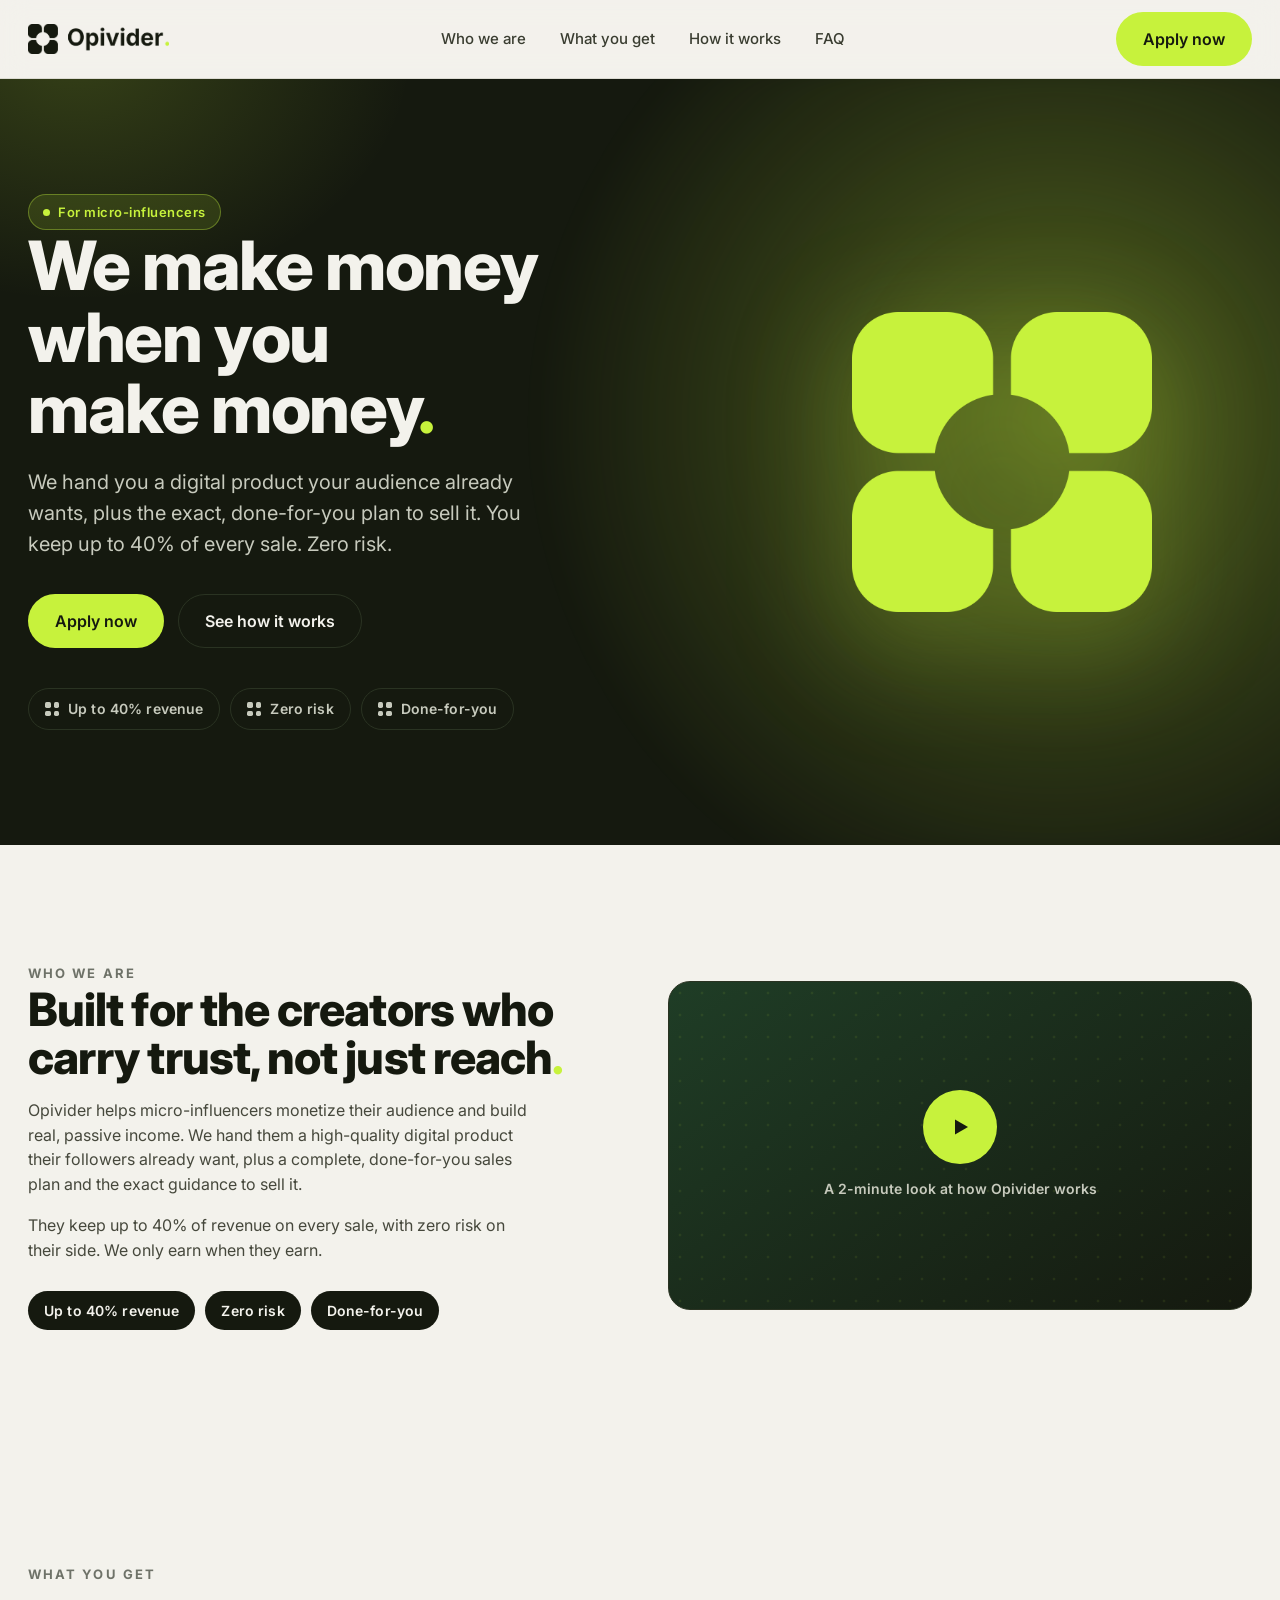
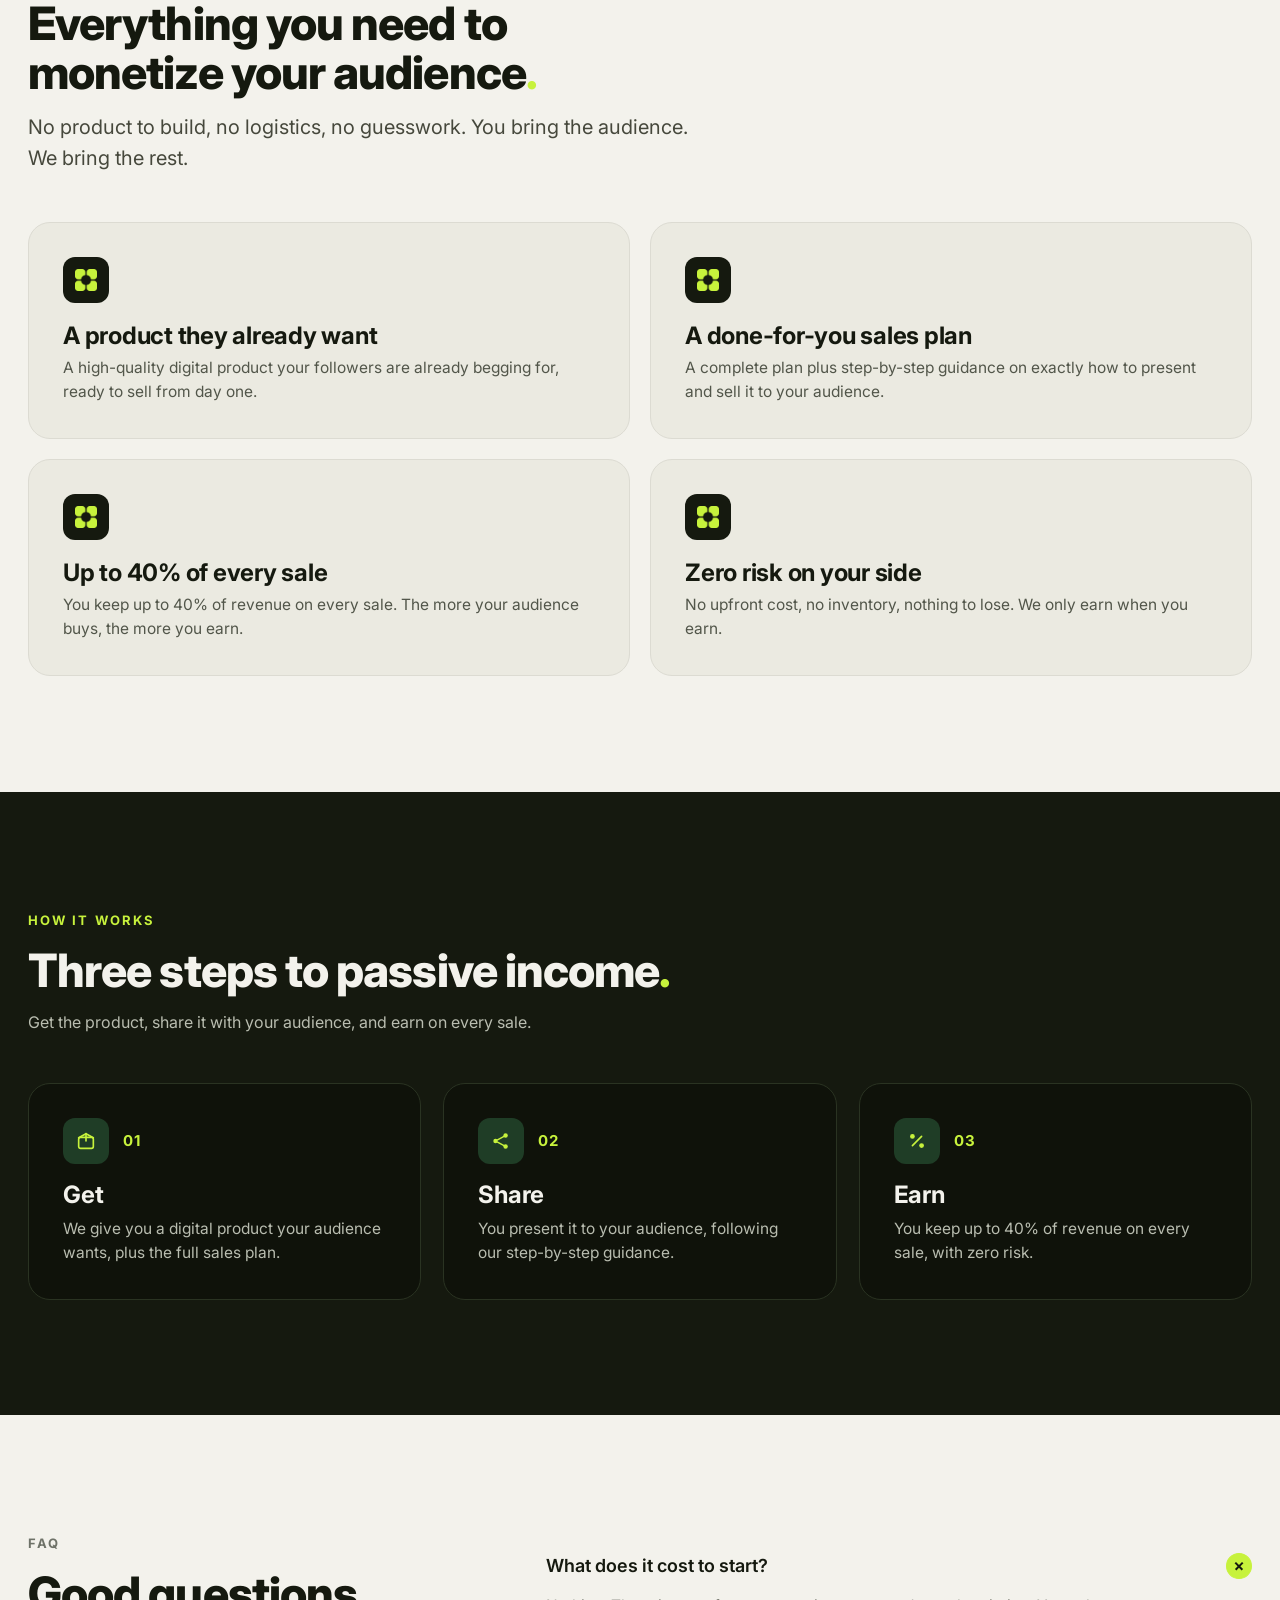
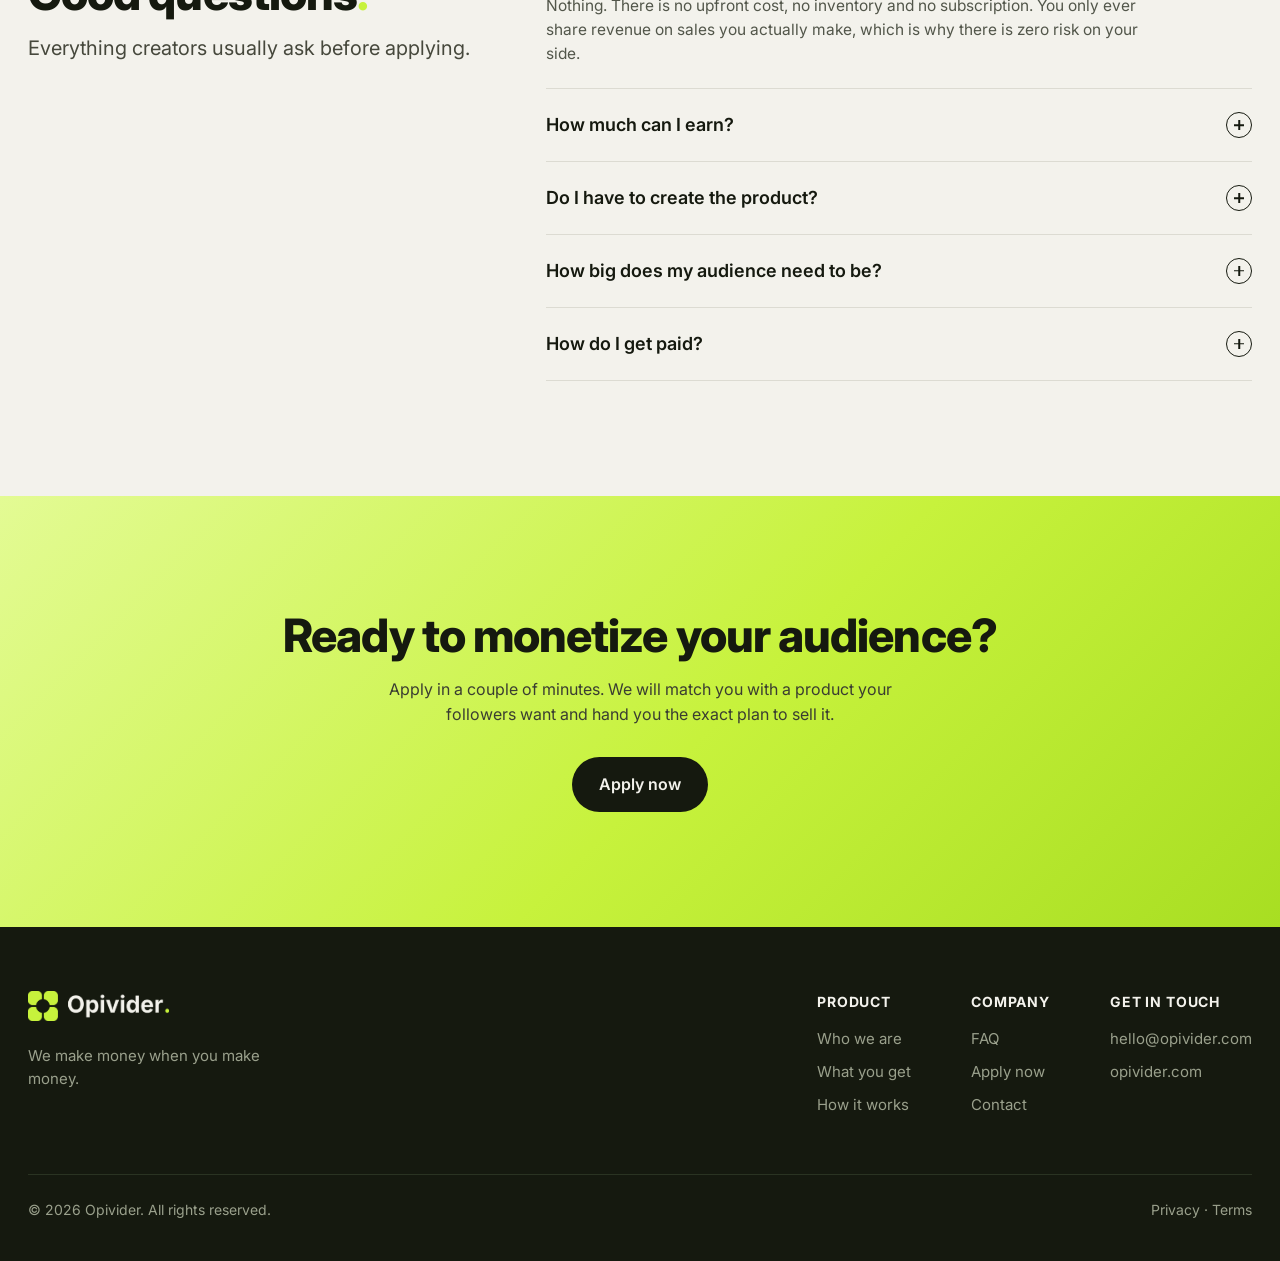
==== Website/index.html @ 21a895e5 "Initial commit: Opivider brand assets and website Co-Authored-By: Claude Sonnet 5 <noreply@anthropic" ====
<!DOCTYPE html>
<html lang="en">
<head>
<meta charset="UTF-8" />
<meta name="viewport" content="width=device-width, initial-scale=1.0" />
<title>Opivider | We make money when you make money.</title>
<meta name="description" content="Opivider hands micro-influencers a digital product their audience already wants, plus the exact plan to sell it. Up to 40% of every sale. Zero risk." />
<link rel="icon" href="assets/img/symbol_volt.png" />
<link rel="preconnect" href="https://fonts.googleapis.com">
<link rel="preconnect" href="https://fonts.gstatic.com" crossorigin>
<link href="https://fonts.googleapis.com/css2?family=Inter:wght@400;500;600;700;800&display=swap" rel="stylesheet">
<link rel="stylesheet" href="assets/css/styles.css">
</head>
<body>

<a class="skip-link" href="#top">Skip to content</a>

<header>
  <div class="wrap nav">
    <a class="logo" href="#top" aria-label="Opivider home"><img src="assets/img/lockup_ink.png" alt="Opivider" /></a>
    <nav class="nav-links" id="navlinks">
      <a href="#about">Who we are</a>
      <a href="#what">What you get</a>
      <a href="#how">How it works</a>
      <a href="#faq">FAQ</a>
    </nav>
    <div class="nav-cta">
      <a href="contact.html" class="btn btn-volt">Apply now</a>
      <button class="menu-btn" id="menuBtn" aria-label="Open menu" aria-expanded="false" aria-controls="navlinks">
        <span></span><span></span>
      </button>
    </div>
  </div>
</header>

<main id="top">

  <!-- HERO -->
  <section class="hero">
    <div class="wrap">
      <div class="hero-grid">
        <div>
          <span class="pill"><span class="d"></span>For micro-influencers</span>
          <h1>We make money when you make&nbsp;money<span class="dot">.</span></h1>
          <p class="lead">We hand you a digital product your audience already wants, plus the exact, done-for-you plan to sell it. You keep up to 40% of every sale. Zero risk.</p>
          <div class="hero-cta">
            <a href="contact.html" class="btn btn-volt">Apply now</a>
            <a href="#how" class="btn btn-ghost">See how it works</a>
          </div>
          <div class="chips">
            <span class="chip chip-on-ink"><span class="dotmark"><span></span><span></span><span></span><span></span></span>Up to 40% revenue</span>
            <span class="chip chip-on-ink"><span class="dotmark"><span></span><span></span><span></span><span></span></span>Zero risk</span>
            <span class="chip chip-on-ink"><span class="dotmark"><span></span><span></span><span></span><span></span></span>Done-for-you</span>
          </div>
        </div>
        <div class="hero-art" id="heroArt" aria-hidden="true">
          <div class="glow"></div>
          <img class="mark" src="assets/img/symbol_volt.png" alt="" />
        </div>
      </div>
    </div>
  </section>

  <!-- WHO WE ARE + VIDEO -->
  <section id="about" class="about">
    <div class="wrap about-grid">
      <div class="reveal">
        <span class="eyebrow">Who we are</span>
        <h2>Built for the creators who carry trust, not just reach<span class="dot">.</span></h2>
        <p>Opivider helps micro-influencers monetize their audience and build real, passive income. We hand them a high-quality digital product their followers already want, plus a complete, done-for-you sales plan and the exact guidance to sell it.</p>
        <p>They keep up to 40% of revenue on every sale, with zero risk on their side. We only earn when they earn.</p>
        <div class="chips">
          <span class="chip chip-on-bone">Up to 40% revenue</span>
          <span class="chip chip-on-bone">Zero risk</span>
          <span class="chip chip-on-bone">Done-for-you</span>
        </div>
      </div>
      <div class="reveal">
        <!--
          Video placeholder. To use a real video, replace the contents of
          #videoFrame (see assets/js/main.js → VIDEO config at the top of the file)
          with a YouTube/Vimeo embed URL or a local .mp4 path. No other markup
          needs to change.
        -->
        <div class="video-frame" id="videoFrame">
          <div class="pattern" aria-hidden="true"></div>
          <button class="video-play" id="videoPlayBtn" type="button" aria-label="Play explanation video">
            <span class="ring">
              <svg viewBox="0 0 24 24" fill="none" aria-hidden="true"><path d="M7 4.5v15l13-7.5-13-7.5Z" fill="#15190F"/></svg>
            </span>
            <span class="cap">A 2-minute look at how Opivider works</span>
          </button>
        </div>
      </div>
    </div>
  </section>

  <!-- WHAT YOU GET -->
  <section id="what">
    <div class="wrap">
      <div class="head reveal">
        <span class="eyebrow">What you get</span>
        <h2>Everything you need to monetize your audience<span class="dot">.</span></h2>
        <p class="lead">No product to build, no logistics, no guesswork. You bring the audience. We bring the rest.</p>
      </div>
      <div class="offer-grid">
        <div class="offer-card reveal">
          <div class="ic"><img src="assets/img/symbol_volt.png" alt="" /></div>
          <h3>A product they already want</h3>
          <p>A high-quality digital product your followers are already begging for, ready to sell from day one.</p>
        </div>
        <div class="offer-card reveal">
          <div class="ic"><img src="assets/img/symbol_volt.png" alt="" /></div>
          <h3>A done-for-you sales plan</h3>
          <p>A complete plan plus step-by-step guidance on exactly how to present and sell it to your audience.</p>
        </div>
        <div class="offer-card reveal">
          <div class="ic"><img src="assets/img/symbol_volt.png" alt="" /></div>
          <h3>Up to 40% of every sale</h3>
          <p>You keep up to 40% of revenue on every sale. The more your audience buys, the more you earn.</p>
        </div>
        <div class="offer-card reveal">
          <div class="ic"><img src="assets/img/symbol_volt.png" alt="" /></div>
          <h3>Zero risk on your side</h3>
          <p>No upfront cost, no inventory, nothing to lose. We only earn when you earn.</p>
        </div>
      </div>
    </div>
  </section>

  <!-- HOW IT WORKS -->
  <section id="how" class="process">
    <div class="wrap">
      <div class="head reveal">
        <span class="eyebrow" style="color:var(--volt)">How it works</span>
        <h2>Three steps to passive income<span class="dot">.</span></h2>
        <p>Get the product, share it with your audience, and earn on every sale.</p>
      </div>
      <div class="process-grid">
        <div class="process-step reveal">
          <div class="step-top">
            <div class="ic">
              <svg viewBox="0 0 24 24" fill="none" aria-hidden="true"><rect x="4" y="8" width="16" height="12" rx="2" stroke="currentColor" stroke-width="1.8"/><path d="M4 8.5 12 4l8 4.5" stroke="currentColor" stroke-width="1.8" stroke-linecap="round" stroke-linejoin="round"/><path d="M12 4v8" stroke="currentColor" stroke-width="1.8" stroke-linecap="round"/></svg>
            </div>
            <div class="num">01</div>
          </div>
          <h3>Get</h3>
          <p>We give you a digital product your audience wants, plus the full sales plan.</p>
        </div>
        <div class="process-step reveal">
          <div class="step-top">
            <div class="ic">
              <svg viewBox="0 0 24 24" fill="none" aria-hidden="true"><circle cx="6" cy="12" r="2.4" fill="currentColor"/><circle cx="17" cy="6" r="2.4" fill="currentColor"/><circle cx="17" cy="18" r="2.4" fill="currentColor"/><path d="M8.2 10.8 14.8 7.2M8.2 13.2l6.6 3.6" stroke="currentColor" stroke-width="1.6" stroke-linecap="round"/></svg>
            </div>
            <div class="num">02</div>
          </div>
          <h3>Share</h3>
          <p>You present it to your audience, following our step-by-step guidance.</p>
        </div>
        <div class="process-step reveal">
          <div class="step-top">
            <div class="ic">
              <svg viewBox="0 0 24 24" fill="none" aria-hidden="true"><circle cx="7" cy="7" r="2.6" fill="currentColor"/><circle cx="17" cy="17" r="2.6" fill="currentColor"/><path d="M17 7 7 17" stroke="currentColor" stroke-width="1.8" stroke-linecap="round"/></svg>
            </div>
            <div class="num">03</div>
          </div>
          <h3>Earn</h3>
          <p>You keep up to 40% of revenue on every sale, with zero risk.</p>
        </div>
      </div>
    </div>
  </section>

  <!-- FAQ -->
  <section id="faq">
    <div class="wrap">
      <div class="faq-grid">
        <div class="reveal">
          <span class="eyebrow">FAQ</span>
          <h2 style="margin-top:14px">Good questions<span class="dot">.</span></h2>
          <p class="lead" style="margin-top:16px">Everything creators usually ask before applying.</p>
        </div>
        <div class="reveal">
          <details open>
            <summary>What does it cost to start?<span class="pm" aria-hidden="true"></span></summary>
            <p>Nothing. There is no upfront cost, no inventory and no subscription. You only ever share revenue on sales you actually make, which is why there is zero risk on your side.</p>
          </details>
          <details>
            <summary>How much can I earn?<span class="pm" aria-hidden="true"></span></summary>
            <p>You keep up to 40% of revenue on every sale. Your earnings scale directly with how well the product lands with your audience.</p>
          </details>
          <details>
            <summary>Do I have to create the product?<span class="pm" aria-hidden="true"></span></summary>
            <p>No. We provide a high-quality digital product your audience already wants, plus a complete, done-for-you sales plan and step-by-step guidance.</p>
          </details>
          <details>
            <summary>How big does my audience need to be?<span class="pm" aria-hidden="true"></span></summary>
            <p>Opivider is built for micro-influencers. What matters is an engaged audience that trusts you, not a follower count.</p>
          </details>
          <details>
            <summary>How do I get paid?<span class="pm" aria-hidden="true"></span></summary>
            <p>You earn your revenue share on every sale. Apply and we will walk you through the details during onboarding.</p>
          </details>
        </div>
      </div>
    </div>
  </section>

  <!-- FINAL CTA -->
  <section class="cta-final">
    <div class="wrap reveal">
      <h2>Ready to monetize your audience?</h2>
      <p>Apply in a couple of minutes. We will match you with a product your followers want and hand you the exact plan to sell it.</p>
      <a href="contact.html" class="btn btn-ink">Apply now</a>
    </div>
  </section>

</main>

<footer>
  <div class="wrap">
    <div class="foot">
      <div>
        <a class="logo" href="#top" aria-label="Opivider home"><img src="assets/img/lockup_dark.png" alt="Opivider" /></a>
        <p>We make money when you make money.</p>
      </div>
      <div class="foot-links">
        <div class="foot-col"><h4>Product</h4>
          <a href="#about">Who we are</a><a href="#what">What you get</a><a href="#how">How it works</a></div>
        <div class="foot-col"><h4>Company</h4>
          <a href="#faq">FAQ</a><a href="contact.html">Apply now</a><a href="mailto:hello@opivider.com">Contact</a></div>
        <div class="foot-col"><h4>Get in touch</h4>
          <a href="mailto:hello@opivider.com">hello@opivider.com</a><a href="#top">opivider.com</a></div>
      </div>
    </div>
    <div class="foot-bottom">
      <span>© 2026 Opivider. All rights reserved.</span>
      <span>Privacy · Terms</span>
    </div>
  </div>
</footer>

<script src="assets/js/main.js"></script>
</body>
</html>
---- Website/assets/css/styles.css ----
/* Opivider brand tokens — values fixed by Opivider_Brand_Guidelines.pdf, do not alter */
:root{
  --ink:#15190F; --ink-2:#0F120A; --bone:#F3F2EC; --bone-2:#EBEAE1;
  --volt:#C7F23C; --pine:#1F3D26; --slate:#6E7268;
  --line:#DCDBD2; --line-d:#2A3322;
  --maxw:1280px; --r:22px; --r-sm:14px;
  --shadow:0 24px 60px -28px rgba(21,25,15,.4);
  --ease:cubic-bezier(.2,.7,.2,1);
}
*{box-sizing:border-box;margin:0;padding:0}
html{scroll-behavior:smooth}
body{
  font-family:Inter,system-ui,-apple-system,Segoe UI,Roboto,sans-serif;
  background:var(--bone); color:var(--ink);
  -webkit-font-smoothing:antialiased; line-height:1.55;
}
img{max-width:100%;display:block}
a{color:inherit;text-decoration:none}
button{font:inherit}
.wrap{max-width:var(--maxw);margin-inline:auto;padding-inline:28px}
section{padding:clamp(64px,9vw,128px) 0}
.eyebrow{font-size:13px;font-weight:700;letter-spacing:.16em;text-transform:uppercase;color:var(--slate)}
h1,h2,h3{line-height:1.05;letter-spacing:-.02em;font-weight:800}
h1{font-size:clamp(38px,5.8vw,68px)}
h2{font-size:clamp(30px,3.8vw,46px)}
h3{font-size:clamp(19px,2.1vw,24px);font-weight:700;letter-spacing:-.01em}
.lead{font-size:clamp(17px,1.7vw,20px);color:#46483c}
.dot{color:var(--volt)}
.sr-only{position:absolute;width:1px;height:1px;overflow:hidden;clip:rect(0,0,0,0)}

/* skip link */
.skip-link{position:absolute;left:-9999px;top:0;background:var(--ink);color:var(--bone);padding:10px 18px;border-radius:0 0 10px 0;z-index:100}
.skip-link:focus{left:0}

/* focus visibility */
a:focus-visible,button:focus-visible,input:focus-visible,textarea:focus-visible,summary:focus-visible{
  outline:2px solid var(--volt);outline-offset:3px;border-radius:6px;
}

/* logo */
.logo{display:inline-flex;align-items:center}
.logo img{height:30px;width:auto}

/* buttons */
.btn{display:inline-flex;align-items:center;justify-content:center;gap:10px;font-weight:600;font-size:16px;
  padding:14px 26px;border-radius:999px;border:1.5px solid transparent;cursor:pointer;transition:transform .18s var(--ease),box-shadow .18s var(--ease),border-color .18s var(--ease),color .18s var(--ease);white-space:nowrap}
.btn-volt{background:var(--volt);color:var(--ink)}
.btn-volt:hover{transform:translateY(-2px);box-shadow:0 14px 30px -10px rgba(199,242,60,.55)}
.btn-ink{background:var(--ink);color:var(--bone)}
.btn-ink:hover{transform:translateY(-2px)}
.btn-ghost{background:transparent;border-color:var(--line-d);color:var(--bone)}
.btn-ghost:hover{border-color:var(--volt);color:var(--volt)}
.btn-ghost-l{background:transparent;border-color:var(--line);color:var(--ink)}
.btn-ghost-l:hover{border-color:var(--ink)}
.btn[disabled]{opacity:.55;cursor:not-allowed;transform:none!important;box-shadow:none!important}

/* chips / pills (brand "signature phrase" treatment) */
.chips{display:flex;gap:10px;flex-wrap:wrap}
.chip{font-size:14px;font-weight:600;letter-spacing:.01em;border-radius:999px;display:inline-flex;gap:9px;align-items:center;padding:9px 16px}
.chip-on-ink{color:#c7cabd;border:1px solid var(--line-d)}
.chip-on-bone{background:var(--ink);color:var(--bone)}
.chip .dotmark{width:14px;height:14px}

/* the aperture dot-mark — small recurring brand motif (matches PDF footer mark) */
.dotmark{display:inline-grid;grid-template-columns:1fr 1fr;gap:3px;width:18px;height:18px;flex:0 0 auto}
.dotmark span{display:block;border-radius:30%;background:currentColor}

/* header */
header{position:sticky;top:0;z-index:50;background:rgba(243,242,236,.86);
  backdrop-filter:blur(14px);border-bottom:1px solid var(--line)}
.nav{display:flex;align-items:center;justify-content:space-between;height:78px;gap:24px}
.nav-links{display:flex;align-items:center;gap:34px;font-size:15px;font-weight:500;color:#3a3d31}
.nav-links a{padding:6px 0}
.nav-links a:hover{color:var(--ink)}
.nav-cta{display:flex;align-items:center;gap:16px}
.menu-btn{display:none;background:none;border:0;cursor:pointer;width:42px;height:42px;border-radius:10px}
.menu-btn span{display:block;height:2px;width:22px;background:var(--ink);margin:6px auto;transition:.2s}

/* hero */
.hero{position:relative;background:var(--ink);color:var(--bone);overflow:hidden}
.hero::before{content:"";position:absolute;inset:0;pointer-events:none;
  background:radial-gradient(560px 420px at 6% -4%,rgba(199,242,60,.18),transparent 60%)}
.hero .wrap{position:relative;z-index:2}
.hero-grid{display:grid;grid-template-columns:1.15fr .85fr;gap:48px;align-items:center}
.hero h1{color:var(--bone)}
.hero .lead{color:#c7cabd;max-width:540px;margin-top:22px}
.pill{display:inline-flex;align-items:center;gap:8px;background:rgba(199,242,60,.12);
  color:var(--volt);border:1px solid rgba(199,242,60,.35);padding:7px 14px;border-radius:999px;
  font-size:13px;font-weight:600;letter-spacing:.04em}
.pill .d{width:7px;height:7px;border-radius:50%;background:var(--volt)}
.hero-cta{display:flex;gap:14px;flex-wrap:wrap;margin-top:34px}
.hero .chips{margin-top:40px}

/* hero signature: the real mark, glowing */
.hero-art{position:relative;height:380px;display:grid;place-items:center}
.hero-art .glow{position:absolute;inset:-55%;background:radial-gradient(circle at 55% 45%,rgba(199,242,60,.36),rgba(199,242,60,.12) 45%,transparent 72%);filter:blur(14px);opacity:0;transition:opacity 1.1s var(--ease)}
.hero-art.in .glow{opacity:1}
.hero-art .mark{position:relative;width:min(300px,68%);
  filter:drop-shadow(0 30px 60px rgba(199,242,60,.28));
  opacity:0;transform:scale(.92);transition:opacity .9s var(--ease),transform .9s var(--ease)}
.hero-art.in .mark{opacity:1;transform:scale(1)}

/* cards */
.head{max-width:680px;margin-bottom:48px}
.head h2{margin-top:14px}
.head p{margin-top:16px}
.offer-grid{display:grid;grid-template-columns:repeat(2,1fr);gap:20px}
.offer-card{background:var(--bone-2);border:1px solid var(--line);border-radius:var(--r);
  padding:34px;transition:transform .2s var(--ease),box-shadow .2s var(--ease)}
.offer-card:hover{transform:translateY(-4px);box-shadow:var(--shadow)}
.ic{width:46px;height:46px;border-radius:12px;background:var(--ink);color:var(--volt);
  display:grid;place-items:center;margin-bottom:20px}
.ic img,.ic svg{width:22px;height:22px}
.process-step .ic{background:var(--pine)}
.offer-card p{color:#52564a;margin-top:8px;font-size:15.5px}

/* who we are + video */
.about-grid{display:grid;grid-template-columns:1fr 1fr;gap:56px;align-items:center}
.about p{color:#46483c;margin-top:16px;max-width:50ch}
.about .chips{margin-top:28px}
.video-frame{position:relative;aspect-ratio:16/9;border-radius:var(--r);overflow:hidden;
  background:linear-gradient(145deg,var(--pine),var(--ink));border:1px solid var(--line-d)}
.video-frame .pattern{position:absolute;inset:0;opacity:.5;
  background-image:radial-gradient(circle,rgba(199,242,60,.16) 1.5px,transparent 1.6px);
  background-size:22px 22px}
.video-play{position:absolute;inset:0;display:flex;flex-direction:column;align-items:center;justify-content:center;gap:14px;background:none;border:0;color:var(--bone);cursor:pointer;width:100%;height:100%}
.video-play .ring{width:74px;height:74px;border-radius:50%;background:var(--volt);display:grid;place-items:center;
  transition:transform .2s var(--ease)}
.video-play:hover .ring{transform:scale(1.07)}
.video-play .ring svg{width:24px;height:24px}
.video-play .cap{font-size:14px;font-weight:600;color:#c7cabd}
.video-frame iframe,.video-frame video{position:absolute;inset:0;width:100%;height:100%;border:0}

/* steps */
.process{background:var(--ink);color:var(--bone)}
.process .head h2{color:var(--bone)} .process .head p{color:#b9bdb0}
.process-grid{display:grid;grid-template-columns:repeat(3,1fr);gap:22px}
.process-step{position:relative;background:var(--ink-2);border:1px solid var(--line-d);
  border-radius:var(--r);padding:34px}
.process-step .step-top{display:flex;align-items:center;gap:14px;margin-bottom:18px}
.process-step .step-top .ic{margin-bottom:0}
.process-step .num{font-size:15px;font-weight:700;color:var(--volt);letter-spacing:.06em}
.process-step h3{color:var(--bone);margin:0 0 10px}
.process-step p{color:#b9bdb0;font-size:15.5px}

/* divider motif between sections */
.divider{display:flex;align-items:center;justify-content:center;gap:14px;color:var(--slate)}
.divider .dotmark{color:var(--slate)}

/* faq */
.faq-grid{display:grid;grid-template-columns:.8fr 1.2fr;gap:48px}
details{border-bottom:1px solid var(--line);padding:22px 0}
summary{list-style:none;cursor:pointer;display:flex;justify-content:space-between;
  align-items:center;gap:20px;font-weight:600;font-size:18px}
summary::-webkit-details-marker{display:none}
summary .pm{flex:0 0 auto;width:26px;height:26px;border-radius:50%;border:1.5px solid var(--ink);
  position:relative;transition:background .2s,border-color .2s,transform .2s}
summary .pm::before,summary .pm::after{content:"";position:absolute;top:50%;left:50%;background:var(--ink)}
summary .pm::before{width:10px;height:1.5px;transform:translate(-50%,-50%)}
summary .pm::after{width:1.5px;height:10px;transform:translate(-50%,-50%)}
details[open] summary .pm{background:var(--volt);border-color:var(--volt);transform:rotate(45deg)}
details p{color:#52564a;margin-top:14px;font-size:15.5px;max-width:60ch}

/* final cta */
.cta-final{text-align:center;background:linear-gradient(135deg,#E3FB94 0%,var(--volt) 55%,#A8DE22 100%)}
.cta-final h2{color:var(--ink);max-width:760px;margin-inline:auto}
.cta-final p{color:#3a3d31;margin:18px auto 0;max-width:520px}
.cta-final .btn-ink{margin-top:30px}

/* footer */
footer{background:var(--ink);color:#9aa08c;padding:64px 0 40px}
.foot{display:flex;justify-content:space-between;gap:30px;flex-wrap:wrap;align-items:flex-start}
.foot p{max-width:280px;margin-top:16px;font-size:15px}
.foot-links{display:flex;gap:60px;flex-wrap:wrap}
.foot-col h4{color:var(--bone);font-size:14px;letter-spacing:.06em;text-transform:uppercase;margin-bottom:14px}
.foot-col a{display:block;color:#9aa08c;font-size:15px;margin-bottom:10px}
.foot-col a:hover{color:var(--volt)}
.foot-bottom{margin-top:48px;padding-top:24px;border-top:1px solid var(--line-d);
  display:flex;justify-content:space-between;gap:14px;flex-wrap:wrap;font-size:14px}

/* reveal-on-scroll */
.reveal{opacity:0;transform:translateY(18px);transition:opacity .7s var(--ease),transform .7s var(--ease)}
.reveal.in{opacity:1;transform:none}

/* ===== contact page ===== */
.contact-shell{min-height:calc(100vh - 78px);display:flex}
.contact-side{background:var(--ink);color:var(--bone);flex:0 0 42%;display:flex;flex-direction:column;
  justify-content:center;padding:clamp(40px,6vw,96px)}
.contact-side .lead{color:#c7cabd;margin-top:18px;max-width:420px}
.contact-side .chips{margin-top:32px}
.contact-main{flex:1;display:flex;align-items:center;justify-content:center;padding:clamp(32px,6vw,80px)}
.contact-card{width:100%;max-width:460px}
.field{margin-bottom:20px}
.field label{display:block;font-size:14px;font-weight:600;margin-bottom:8px}
.field input,.field textarea{width:100%;border:1.5px solid var(--line);border-radius:var(--r-sm);
  padding:13px 16px;font:inherit;font-size:15.5px;background:var(--bone-2);color:var(--ink);
  transition:border-color .15s var(--ease)}
.field textarea{resize:vertical;min-height:88px}
.field input:focus,.field textarea:focus{border-color:var(--ink);outline:none}
.field.has-error input,.field.has-error textarea{border-color:#b3261e}
.field.has-error .select-trigger{border-color:#b3261e}

/* custom country dropdown — positioned explicitly so it always opens
   downward, unlike a native <select> popup which can flip upward near
   the bottom of the viewport */
.select-shell{position:relative}
.select-trigger{width:100%;display:flex;align-items:center;justify-content:space-between;gap:10px;
  border:1.5px solid var(--line);border-radius:var(--r-sm);padding:13px 16px;font:inherit;font-size:15.5px;
  background:var(--bone-2);color:var(--ink);cursor:pointer;text-align:left;
  transition:border-color .15s var(--ease)}
.select-trigger .select-value[data-empty="true"]{color:var(--slate)}
.select-trigger svg{flex:0 0 auto;width:18px;height:18px;transition:transform .15s var(--ease)}
.select-shell[data-open="true"] .select-trigger{border-color:var(--ink)}
.select-shell[data-open="true"] .select-trigger svg{transform:rotate(180deg)}
.select-list{position:absolute;top:calc(100% + 8px);left:0;right:0;z-index:20;
  max-height:260px;overflow-y:auto;background:var(--bone);border:1.5px solid var(--line);
  border-radius:var(--r-sm);box-shadow:var(--shadow);list-style:none;margin:0;padding:6px}
.select-list[hidden]{display:none}
.select-list li{padding:10px 12px;border-radius:8px;font-size:15px;cursor:pointer}
.select-list li:hover,.select-list li:focus{background:var(--bone-2);outline:none}
.select-list li[aria-selected="true"]{font-weight:600}
.field .err{display:none;color:#b3261e;font-size:13px;margin-top:6px}
.field.has-error .err{display:block}
.field .hint{color:var(--slate);font-size:13px;margin-top:6px}
.honeypot{position:absolute;left:-9999px;width:1px;height:1px;overflow:hidden}
.form-banner{display:none;align-items:flex-start;gap:12px;border-radius:var(--r-sm);padding:14px 16px;margin-bottom:20px;font-size:14.5px}
.form-banner.show{display:flex}
.form-banner.error{background:#fbeae8;color:#7a201a;border:1px solid #f1c4bf}
.submit-row{margin-top:8px}
.submit-row .btn{width:100%}
.success-panel{display:none;text-align:center}
.success-panel.show{display:block}
.success-panel .dotmark{width:34px;height:34px;color:var(--volt);margin-inline:auto;margin-bottom:18px}
.success-panel h2{font-size:clamp(26px,3vw,34px)}
.success-panel p{color:#52564a;margin-top:14px}
.success-panel .btn{margin-top:26px}
.contact-form.hide,.contact-card>.head.hide{display:none}
.back-link{display:inline-flex;align-items:center;gap:8px;font-size:14px;font-weight:600;color:#c7cabd}
.back-link:hover{color:var(--volt)}

@media (max-width:1100px){
  .about-grid{grid-template-columns:1fr}
  .contact-side{flex:0 0 38%}
}
@media (max-width:880px){
  .nav-links{display:none}
  .menu-btn{display:block}
  .nav-links.open{display:flex;position:absolute;top:78px;left:0;right:0;flex-direction:column;
    gap:0;background:var(--bone);border-bottom:1px solid var(--line);padding:8px 28px;z-index:60}
  .nav-links.open a{padding:14px 0;border-bottom:1px solid var(--line);width:100%}
  .hero-grid{grid-template-columns:1fr}
  .hero-art{height:260px;order:-1}
  .offer-grid,.process-grid{grid-template-columns:1fr}
  .faq-grid{grid-template-columns:1fr}
  .contact-shell{flex-direction:column}
  .contact-side{flex:none;padding:48px 28px}
  .contact-main{padding:40px 28px}
}
@media (max-width:480px){
  .wrap{padding-inline:20px}
  .btn{width:100%}
  .hero-cta{flex-direction:column}
  .hero-cta .btn{width:100%}
  .foot-links{gap:36px}
}
@media (prefers-reduced-motion:reduce){
  .reveal{transition:none;opacity:1;transform:none}
  .btn:hover,.offer-card:hover,.video-play:hover .ring{transform:none}
  .hero-art .mark{transition:none;transform:none!important;opacity:1!important}
  .hero-art .glow{transition:none;opacity:1}
}
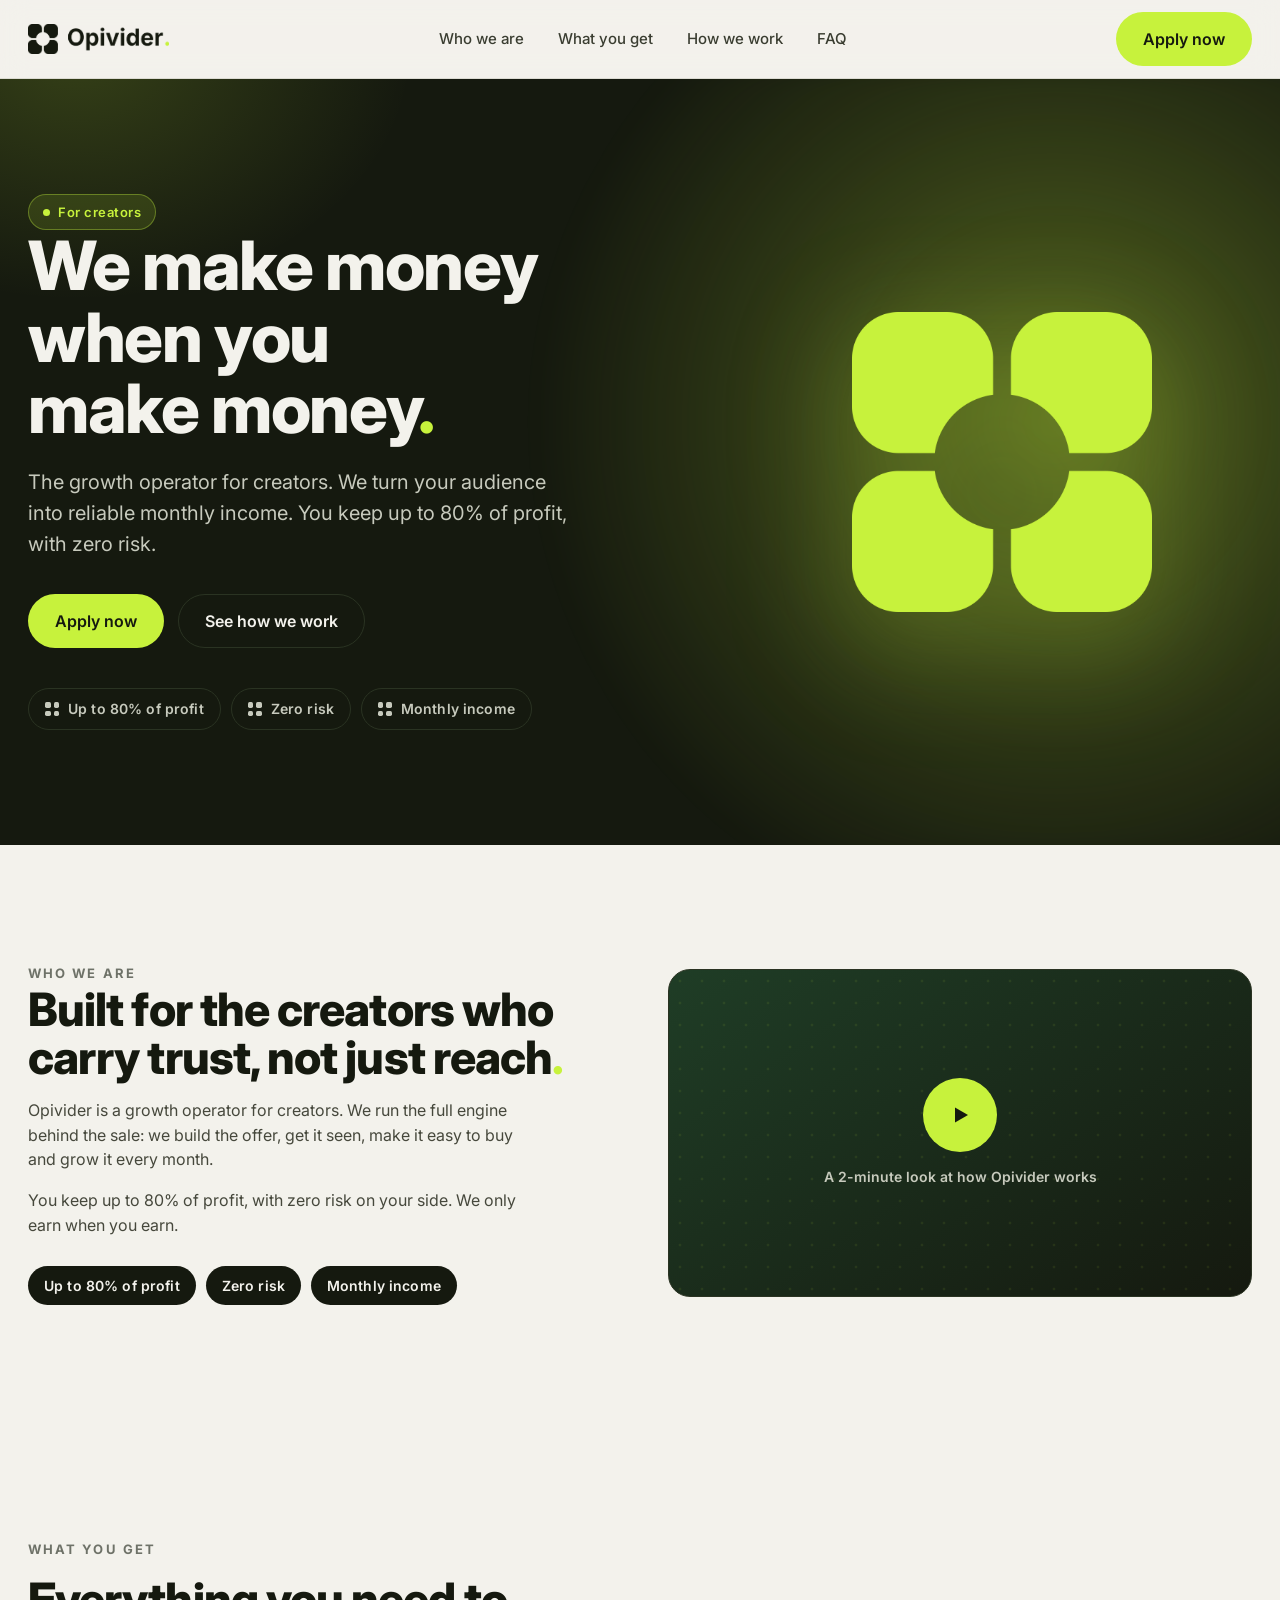
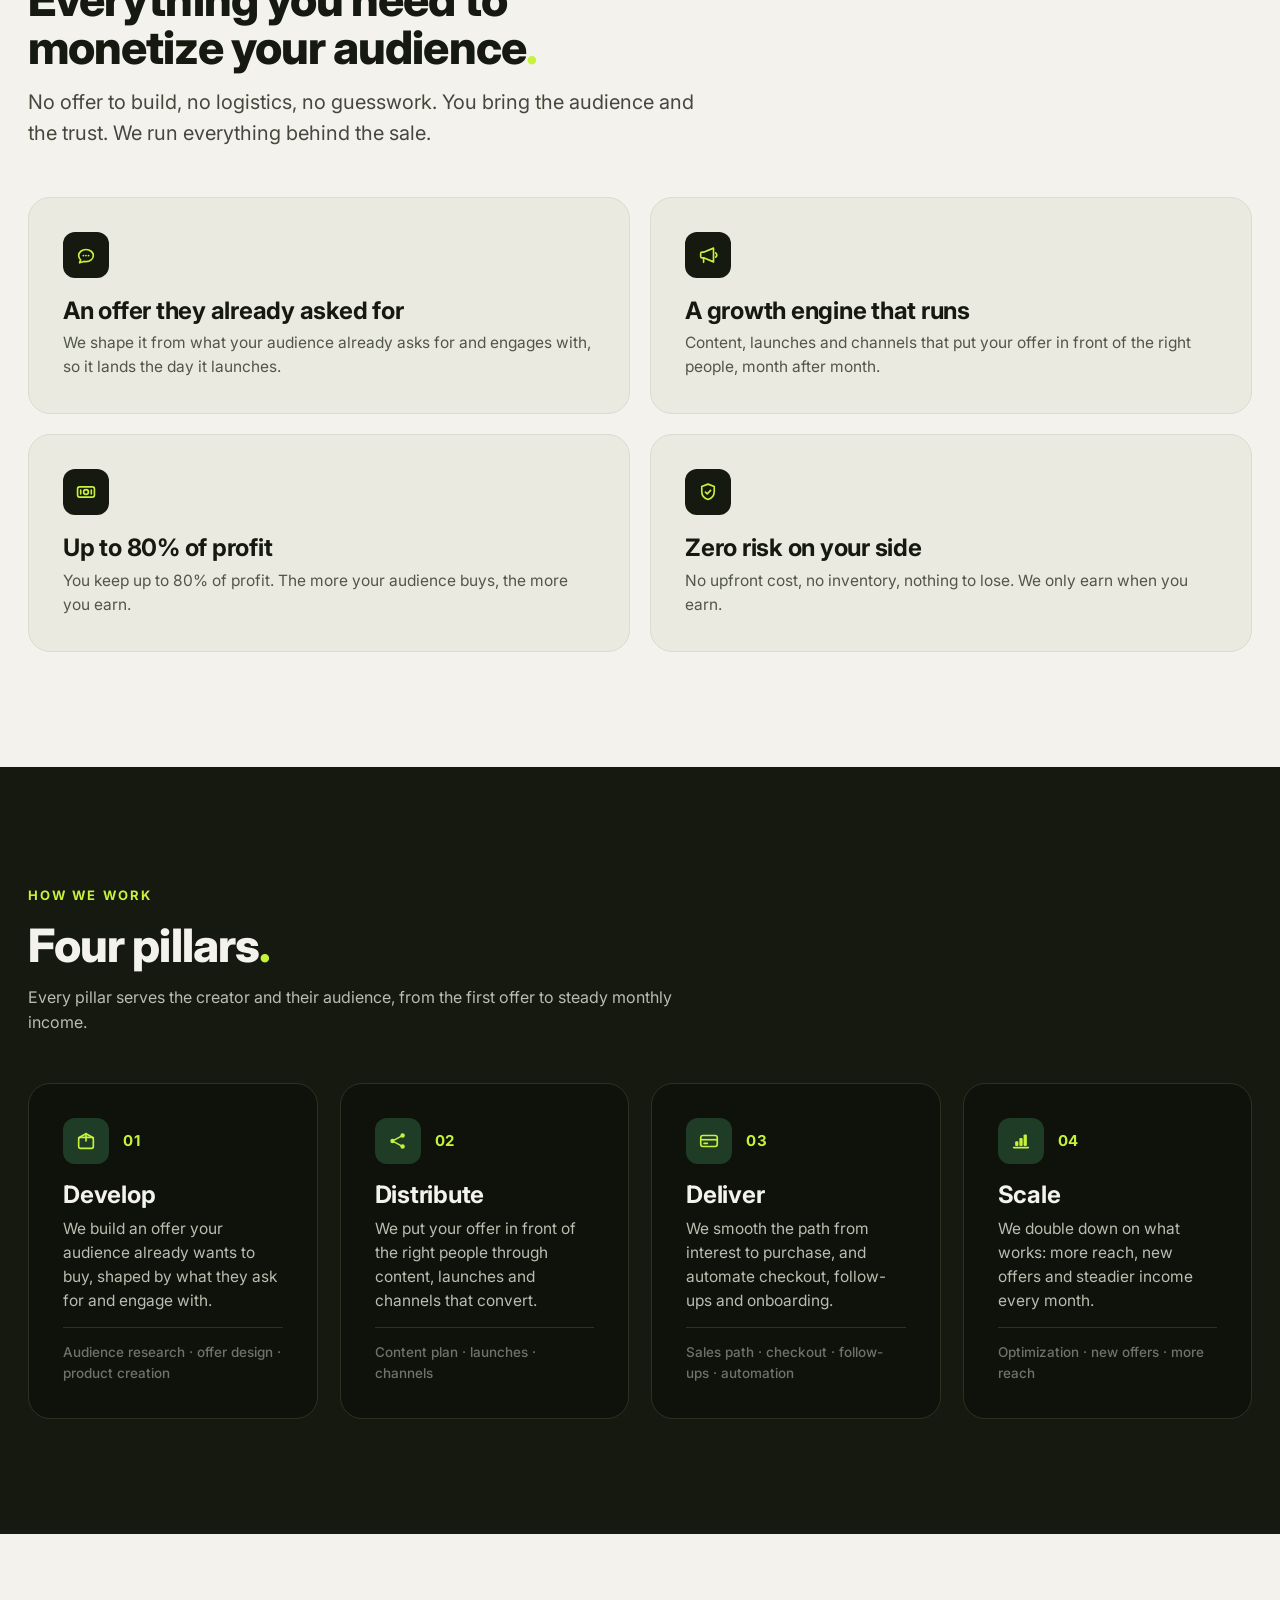
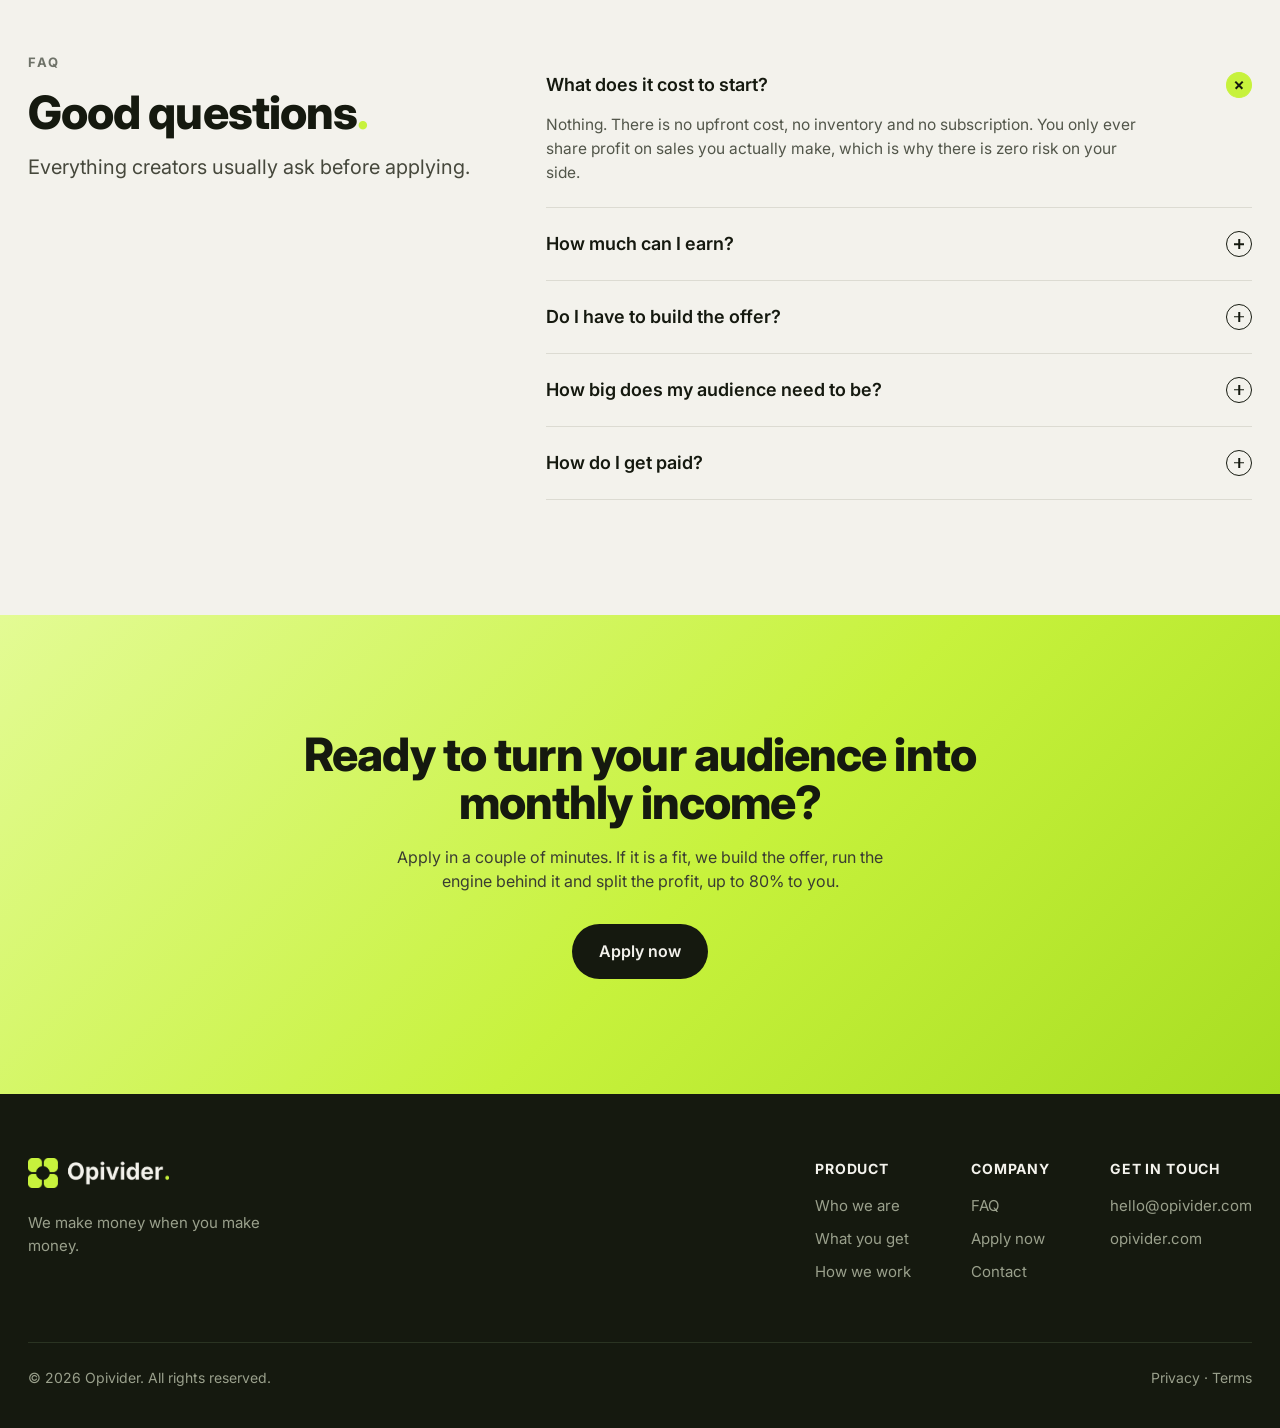
==== commit ddcd8817: "Update site copy to brand guidelines v2 - Revenue share updated from 40% to up to 80%, expressed as " ====
--- a/Website/index.html
+++ b/Website/index.html
@@ -4,7 +4,7 @@
 <meta charset="UTF-8" />
 <meta name="viewport" content="width=device-width, initial-scale=1.0" />
 <title>Opivider | We make money when you make money.</title>
-<meta name="description" content="Opivider hands micro-influencers a digital product their audience already wants, plus the exact plan to sell it. Up to 40% of every sale. Zero risk." />
+<meta name="description" content="Opivider is the growth operator for creators. We build the offer, get it seen, make it easy to buy and grow it every month. You keep up to 80% of profit, with zero risk." />
 <link rel="icon" href="assets/img/symbol_volt.png" />
 <link rel="preconnect" href="https://fonts.googleapis.com">
 <link rel="preconnect" href="https://fonts.gstatic.com" crossorigin>
@@ -21,7 +21,7 @@
     <nav class="nav-links" id="navlinks">
       <a href="#about">Who we are</a>
       <a href="#what">What you get</a>
-      <a href="#how">How it works</a>
+      <a href="#how">How we work</a>
       <a href="#faq">FAQ</a>
     </nav>
     <div class="nav-cta">
@@ -40,17 +40,17 @@
     <div class="wrap">
       <div class="hero-grid">
         <div>
-          <span class="pill"><span class="d"></span>For micro-influencers</span>
+          <span class="pill"><span class="d"></span>For creators</span>
           <h1>We make money when you make&nbsp;money<span class="dot">.</span></h1>
-          <p class="lead">We hand you a digital product your audience already wants, plus the exact, done-for-you plan to sell it. You keep up to 40% of every sale. Zero risk.</p>
+          <p class="lead">The growth operator for creators. We turn your audience into reliable monthly income. You keep up to 80% of profit, with zero risk.</p>
           <div class="hero-cta">
             <a href="contact.html" class="btn btn-volt">Apply now</a>
-            <a href="#how" class="btn btn-ghost">See how it works</a>
+            <a href="#how" class="btn btn-ghost">See how we work</a>
           </div>
           <div class="chips">
-            <span class="chip chip-on-ink"><span class="dotmark"><span></span><span></span><span></span><span></span></span>Up to 40% revenue</span>
+            <span class="chip chip-on-ink"><span class="dotmark"><span></span><span></span><span></span><span></span></span>Up to 80% of profit</span>
             <span class="chip chip-on-ink"><span class="dotmark"><span></span><span></span><span></span><span></span></span>Zero risk</span>
-            <span class="chip chip-on-ink"><span class="dotmark"><span></span><span></span><span></span><span></span></span>Done-for-you</span>
+            <span class="chip chip-on-ink"><span class="dotmark"><span></span><span></span><span></span><span></span></span>Monthly income</span>
           </div>
         </div>
         <div class="hero-art" id="heroArt" aria-hidden="true">
@@ -67,12 +67,12 @@
       <div class="reveal">
         <span class="eyebrow">Who we are</span>
         <h2>Built for the creators who carry trust, not just reach<span class="dot">.</span></h2>
-        <p>Opivider helps micro-influencers monetize their audience and build real, passive income. We hand them a high-quality digital product their followers already want, plus a complete, done-for-you sales plan and the exact guidance to sell it.</p>
-        <p>They keep up to 40% of revenue on every sale, with zero risk on their side. We only earn when they earn.</p>
+        <p>Opivider is a growth operator for creators. We run the full engine behind the sale: we build the offer, get it seen, make it easy to buy and grow it every month.</p>
+        <p>You keep up to 80% of profit, with zero risk on your side. We only earn when you earn.</p>
         <div class="chips">
-          <span class="chip chip-on-bone">Up to 40% revenue</span>
+          <span class="chip chip-on-bone">Up to 80% of profit</span>
           <span class="chip chip-on-bone">Zero risk</span>
-          <span class="chip chip-on-bone">Done-for-you</span>
+          <span class="chip chip-on-bone">Monthly income</span>
         </div>
       </div>
       <div class="reveal">
@@ -101,26 +101,26 @@
       <div class="head reveal">
         <span class="eyebrow">What you get</span>
         <h2>Everything you need to monetize your audience<span class="dot">.</span></h2>
-        <p class="lead">No product to build, no logistics, no guesswork. You bring the audience. We bring the rest.</p>
+        <p class="lead">No offer to build, no logistics, no guesswork. You bring the audience and the trust. We run everything behind the sale.</p>
       </div>
       <div class="offer-grid">
         <div class="offer-card reveal">
-          <div class="ic"><img src="assets/img/symbol_volt.png" alt="" /></div>
-          <h3>A product they already want</h3>
-          <p>A high-quality digital product your followers are already begging for, ready to sell from day one.</p>
-        </div>
-        <div class="offer-card reveal">
-          <div class="ic"><img src="assets/img/symbol_volt.png" alt="" /></div>
-          <h3>A done-for-you sales plan</h3>
-          <p>A complete plan plus step-by-step guidance on exactly how to present and sell it to your audience.</p>
-        </div>
-        <div class="offer-card reveal">
-          <div class="ic"><img src="assets/img/symbol_volt.png" alt="" /></div>
-          <h3>Up to 40% of every sale</h3>
-          <p>You keep up to 40% of revenue on every sale. The more your audience buys, the more you earn.</p>
-        </div>
-        <div class="offer-card reveal">
-          <div class="ic"><img src="assets/img/symbol_volt.png" alt="" /></div>
+          <div class="ic"><svg viewBox="0 0 24 24" fill="none" aria-hidden="true"><path d="M20 12.6c0 3.7-3.6 6.7-8 6.7a9.5 9.5 0 0 1-2.4-.3L5 20.5l1.2-3.2A6.4 6.4 0 0 1 4 12.6C4 8.9 7.6 6 12 6s8 2.9 8 6.6Z" stroke="currentColor" stroke-width="1.8" stroke-linejoin="round"/><circle cx="9.2" cy="12.6" r="1" fill="currentColor"/><circle cx="12" cy="12.6" r="1" fill="currentColor"/><circle cx="14.8" cy="12.6" r="1" fill="currentColor"/></svg></div>
+          <h3>An offer they already asked for</h3>
+          <p>We shape it from what your audience already asks for and engages with, so it lands the day it launches.</p>
+        </div>
+        <div class="offer-card reveal">
+          <div class="ic"><svg viewBox="0 0 24 24" fill="none" aria-hidden="true"><path d="M4 10.5v3a1.6 1.6 0 0 0 1.6 1.6h1.6L18 19.5V4.5L7.2 8.9H5.6A1.6 1.6 0 0 0 4 10.5Z" stroke="currentColor" stroke-width="1.8" stroke-linejoin="round"/><path d="M7.2 15.1V20" stroke="currentColor" stroke-width="1.8" stroke-linecap="round"/><path d="M20.4 9.6a3.4 3.4 0 0 1 0 4.8" stroke="currentColor" stroke-width="1.8" stroke-linecap="round"/></svg></div>
+          <h3>A growth engine that runs</h3>
+          <p>Content, launches and channels that put your offer in front of the right people, month after month.</p>
+        </div>
+        <div class="offer-card reveal">
+          <div class="ic"><svg viewBox="0 0 24 24" fill="none" aria-hidden="true"><rect x="2.8" y="6.4" width="18.4" height="11.2" rx="2.2" stroke="currentColor" stroke-width="1.8"/><circle cx="12" cy="12" r="2.6" stroke="currentColor" stroke-width="1.8"/><path d="M6.2 9.8v4.4M17.8 9.8v4.4" stroke="currentColor" stroke-width="1.8" stroke-linecap="round"/></svg></div>
+          <h3>Up to 80% of profit</h3>
+          <p>You keep up to 80% of profit. The more your audience buys, the more you earn.</p>
+        </div>
+        <div class="offer-card reveal">
+          <div class="ic"><svg viewBox="0 0 24 24" fill="none" aria-hidden="true"><path d="M12 3.4 5.2 6.1v5.3c0 4 2.8 7.5 6.8 8.7 4-1.2 6.8-4.7 6.8-8.7V6.1L12 3.4Z" stroke="currentColor" stroke-width="1.8" stroke-linejoin="round"/><path d="m9.2 12.1 2 2 3.6-3.9" stroke="currentColor" stroke-width="1.8" stroke-linecap="round" stroke-linejoin="round"/></svg></div>
           <h3>Zero risk on your side</h3>
           <p>No upfront cost, no inventory, nothing to lose. We only earn when you earn.</p>
         </div>
@@ -128,13 +128,13 @@
     </div>
   </section>
 
-  <!-- HOW IT WORKS -->
+  <!-- HOW WE WORK / the four pillars -->
   <section id="how" class="process">
     <div class="wrap">
       <div class="head reveal">
-        <span class="eyebrow" style="color:var(--volt)">How it works</span>
-        <h2>Three steps to passive income<span class="dot">.</span></h2>
-        <p>Get the product, share it with your audience, and earn on every sale.</p>
+        <span class="eyebrow" style="color:var(--volt)">How we work</span>
+        <h2>Four pillars<span class="dot">.</span></h2>
+        <p>Every pillar serves the creator and their audience, from the first offer to steady monthly income.</p>
       </div>
       <div class="process-grid">
         <div class="process-step reveal">
@@ -144,8 +144,9 @@
             </div>
             <div class="num">01</div>
           </div>
-          <h3>Get</h3>
-          <p>We give you a digital product your audience wants, plus the full sales plan.</p>
+          <h3>Develop</h3>
+          <p>We build an offer your audience already wants to buy, shaped by what they ask for and engage with.</p>
+          <p class="pillar-meta">Audience research · offer design · product creation</p>
         </div>
         <div class="process-step reveal">
           <div class="step-top">
@@ -154,18 +155,31 @@
             </div>
             <div class="num">02</div>
           </div>
-          <h3>Share</h3>
-          <p>You present it to your audience, following our step-by-step guidance.</p>
-        </div>
-        <div class="process-step reveal">
-          <div class="step-top">
-            <div class="ic">
-              <svg viewBox="0 0 24 24" fill="none" aria-hidden="true"><circle cx="7" cy="7" r="2.6" fill="currentColor"/><circle cx="17" cy="17" r="2.6" fill="currentColor"/><path d="M17 7 7 17" stroke="currentColor" stroke-width="1.8" stroke-linecap="round"/></svg>
+          <h3>Distribute</h3>
+          <p>We put your offer in front of the right people through content, launches and channels that convert.</p>
+          <p class="pillar-meta">Content plan · launches · channels</p>
+        </div>
+        <div class="process-step reveal">
+          <div class="step-top">
+            <div class="ic">
+              <svg viewBox="0 0 24 24" fill="none" aria-hidden="true"><rect x="3" y="6" width="18" height="12" rx="2.4" stroke="currentColor" stroke-width="1.8"/><path d="M3 10.6h18" stroke="currentColor" stroke-width="1.8"/><path d="M6.6 14.6h3.6" stroke="currentColor" stroke-width="1.8" stroke-linecap="round"/></svg>
             </div>
             <div class="num">03</div>
           </div>
-          <h3>Earn</h3>
-          <p>You keep up to 40% of revenue on every sale, with zero risk.</p>
+          <h3>Deliver</h3>
+          <p>We smooth the path from interest to purchase, and automate checkout, follow-ups and onboarding.</p>
+          <p class="pillar-meta">Sales path · checkout · follow-ups · automation</p>
+        </div>
+        <div class="process-step reveal">
+          <div class="step-top">
+            <div class="ic">
+              <svg viewBox="0 0 24 24" fill="none" aria-hidden="true"><path d="M4 19.2h16" stroke="currentColor" stroke-width="1.8" stroke-linecap="round"/><rect x="5.6" y="12.4" width="3.6" height="5" rx="1.3" fill="currentColor"/><rect x="10.2" y="8.6" width="3.6" height="8.8" rx="1.3" fill="currentColor"/><rect x="14.8" y="4.8" width="3.6" height="12.6" rx="1.3" fill="currentColor"/></svg>
+            </div>
+            <div class="num">04</div>
+          </div>
+          <h3>Scale</h3>
+          <p>We double down on what works: more reach, new offers and steadier income every month.</p>
+          <p class="pillar-meta">Optimization · new offers · more reach</p>
         </div>
       </div>
     </div>
@@ -183,23 +197,23 @@
         <div class="reveal">
           <details open>
             <summary>What does it cost to start?<span class="pm" aria-hidden="true"></span></summary>
-            <p>Nothing. There is no upfront cost, no inventory and no subscription. You only ever share revenue on sales you actually make, which is why there is zero risk on your side.</p>
+            <p>Nothing. There is no upfront cost, no inventory and no subscription. You only ever share profit on sales you actually make, which is why there is zero risk on your side.</p>
           </details>
           <details>
             <summary>How much can I earn?<span class="pm" aria-hidden="true"></span></summary>
-            <p>You keep up to 40% of revenue on every sale. Your earnings scale directly with how well the product lands with your audience.</p>
-          </details>
-          <details>
-            <summary>Do I have to create the product?<span class="pm" aria-hidden="true"></span></summary>
-            <p>No. We provide a high-quality digital product your audience already wants, plus a complete, done-for-you sales plan and step-by-step guidance.</p>
+            <p>You keep up to 80% of profit. Your earnings scale with how well the offer lands and how far we can take it, which is exactly what we work on every month.</p>
+          </details>
+          <details>
+            <summary>Do I have to build the offer?<span class="pm" aria-hidden="true"></span></summary>
+            <p>No. We develop it with you, shaped by what your audience already asks for, then run the distribution, delivery and scaling behind it. Your job is your audience.</p>
           </details>
           <details>
             <summary>How big does my audience need to be?<span class="pm" aria-hidden="true"></span></summary>
-            <p>Opivider is built for micro-influencers. What matters is an engaged audience that trusts you, not a follower count.</p>
+            <p>Opivider is built for creators with an engaged audience. Reach helps, but trust is what converts. A follower count on its own is not what we look at.</p>
           </details>
           <details>
             <summary>How do I get paid?<span class="pm" aria-hidden="true"></span></summary>
-            <p>You earn your revenue share on every sale. Apply and we will walk you through the details during onboarding.</p>
+            <p>You earn your profit share as sales come in. Apply and we will walk you through the details during onboarding.</p>
           </details>
         </div>
       </div>
@@ -209,8 +223,8 @@
   <!-- FINAL CTA -->
   <section class="cta-final">
     <div class="wrap reveal">
-      <h2>Ready to monetize your audience?</h2>
-      <p>Apply in a couple of minutes. We will match you with a product your followers want and hand you the exact plan to sell it.</p>
+      <h2>Ready to turn your audience into monthly income?</h2>
+      <p>Apply in a couple of minutes. If it is a fit, we build the offer, run the engine behind it and split the profit, up to 80% to you.</p>
       <a href="contact.html" class="btn btn-ink">Apply now</a>
     </div>
   </section>
@@ -226,7 +240,7 @@
       </div>
       <div class="foot-links">
         <div class="foot-col"><h4>Product</h4>
-          <a href="#about">Who we are</a><a href="#what">What you get</a><a href="#how">How it works</a></div>
+          <a href="#about">Who we are</a><a href="#what">What you get</a><a href="#how">How we work</a></div>
         <div class="foot-col"><h4>Company</h4>
           <a href="#faq">FAQ</a><a href="contact.html">Apply now</a><a href="mailto:hello@opivider.com">Contact</a></div>
         <div class="foot-col"><h4>Get in touch</h4>
--- a/Website/assets/css/styles.css
+++ b/Website/assets/css/styles.css
@@ -134,7 +134,7 @@
 /* steps */
 .process{background:var(--ink);color:var(--bone)}
 .process .head h2{color:var(--bone)} .process .head p{color:#b9bdb0}
-.process-grid{display:grid;grid-template-columns:repeat(3,1fr);gap:22px}
+.process-grid{display:grid;grid-template-columns:repeat(4,1fr);gap:22px}
 .process-step{position:relative;background:var(--ink-2);border:1px solid var(--line-d);
   border-radius:var(--r);padding:34px}
 .process-step .step-top{display:flex;align-items:center;gap:14px;margin-bottom:18px}
@@ -142,6 +142,8 @@
 .process-step .num{font-size:15px;font-weight:700;color:var(--volt);letter-spacing:.06em}
 .process-step h3{color:var(--bone);margin:0 0 10px}
 .process-step p{color:#b9bdb0;font-size:15.5px}
+.process-step .pillar-meta{margin-top:14px;padding-top:14px;border-top:1px solid var(--line-d);
+  color:var(--slate);font-size:13.5px;font-weight:500}
 
 /* divider motif between sections */
 .divider{display:flex;align-items:center;justify-content:center;gap:14px;color:var(--slate)}
@@ -240,6 +242,7 @@
 
 @media (max-width:1100px){
   .about-grid{grid-template-columns:1fr}
+  .process-grid{grid-template-columns:repeat(2,1fr)}
   .contact-side{flex:0 0 38%}
 }
 @media (max-width:880px){
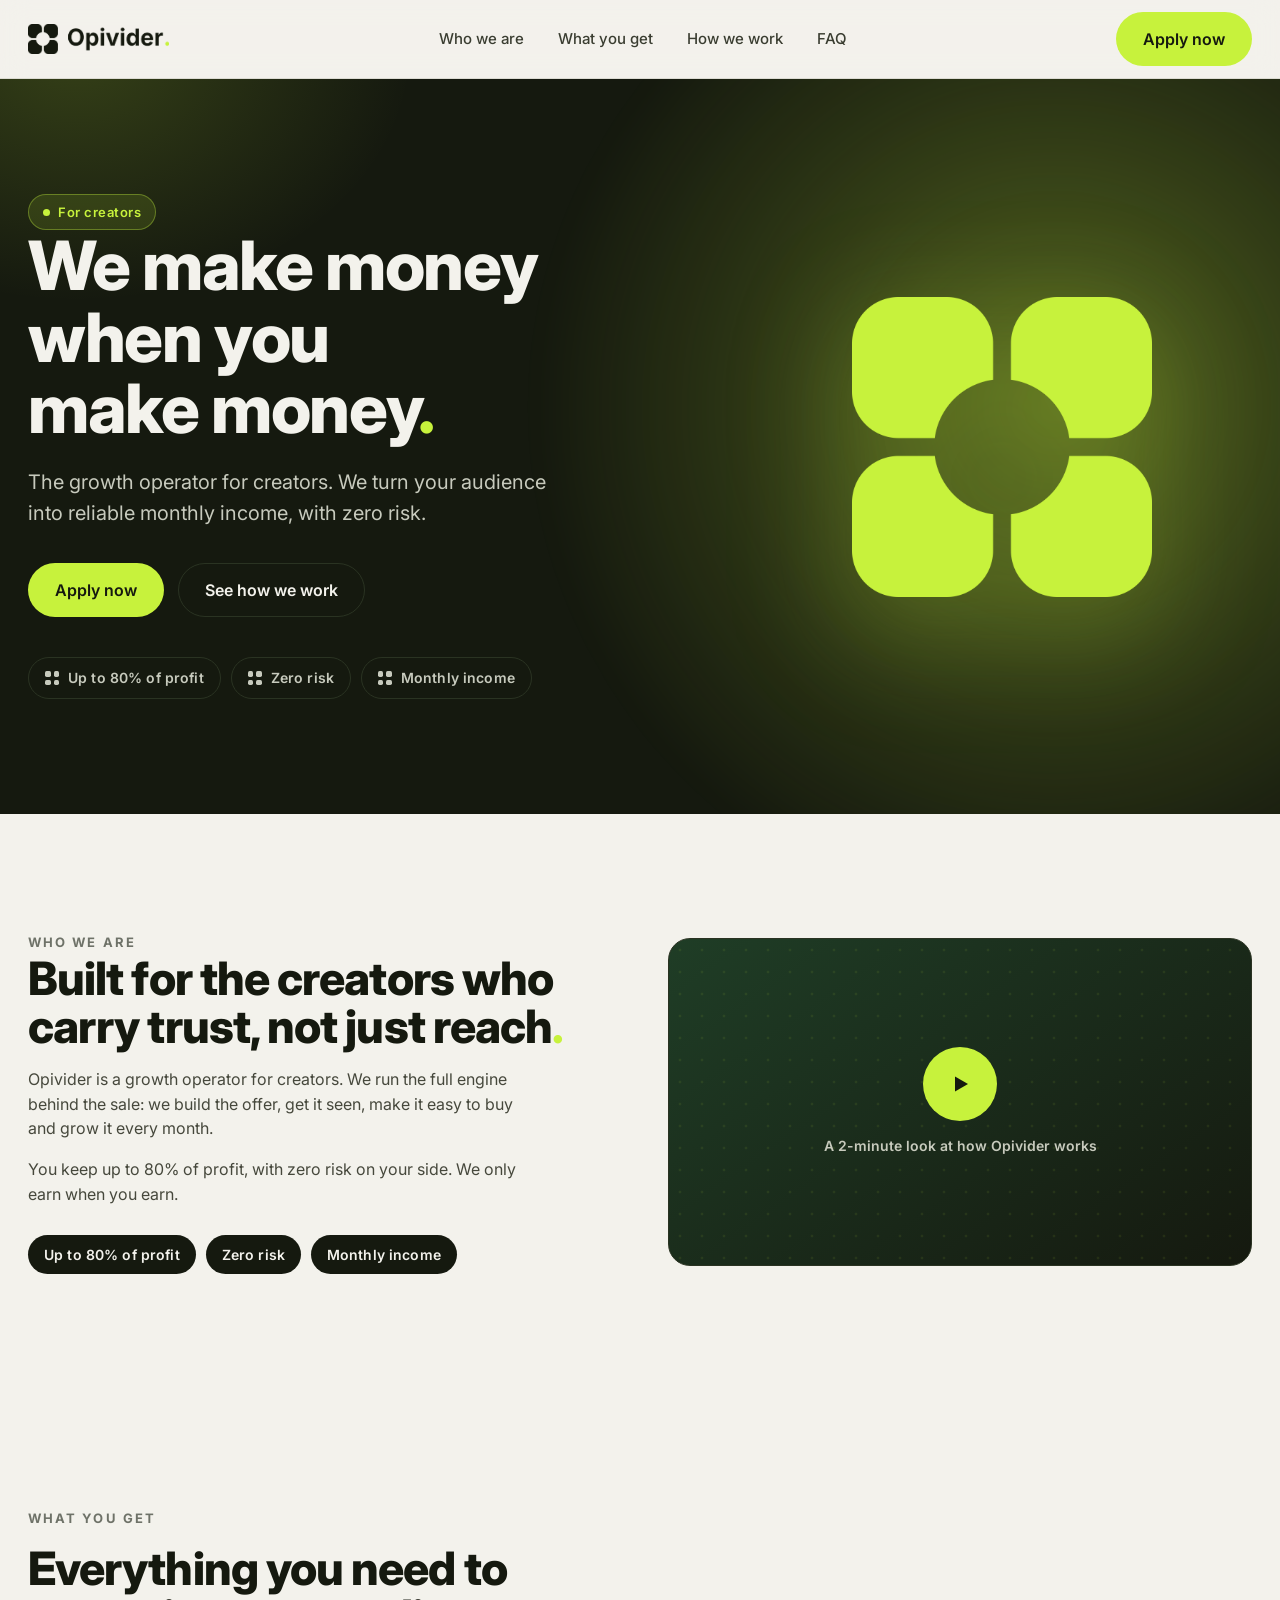
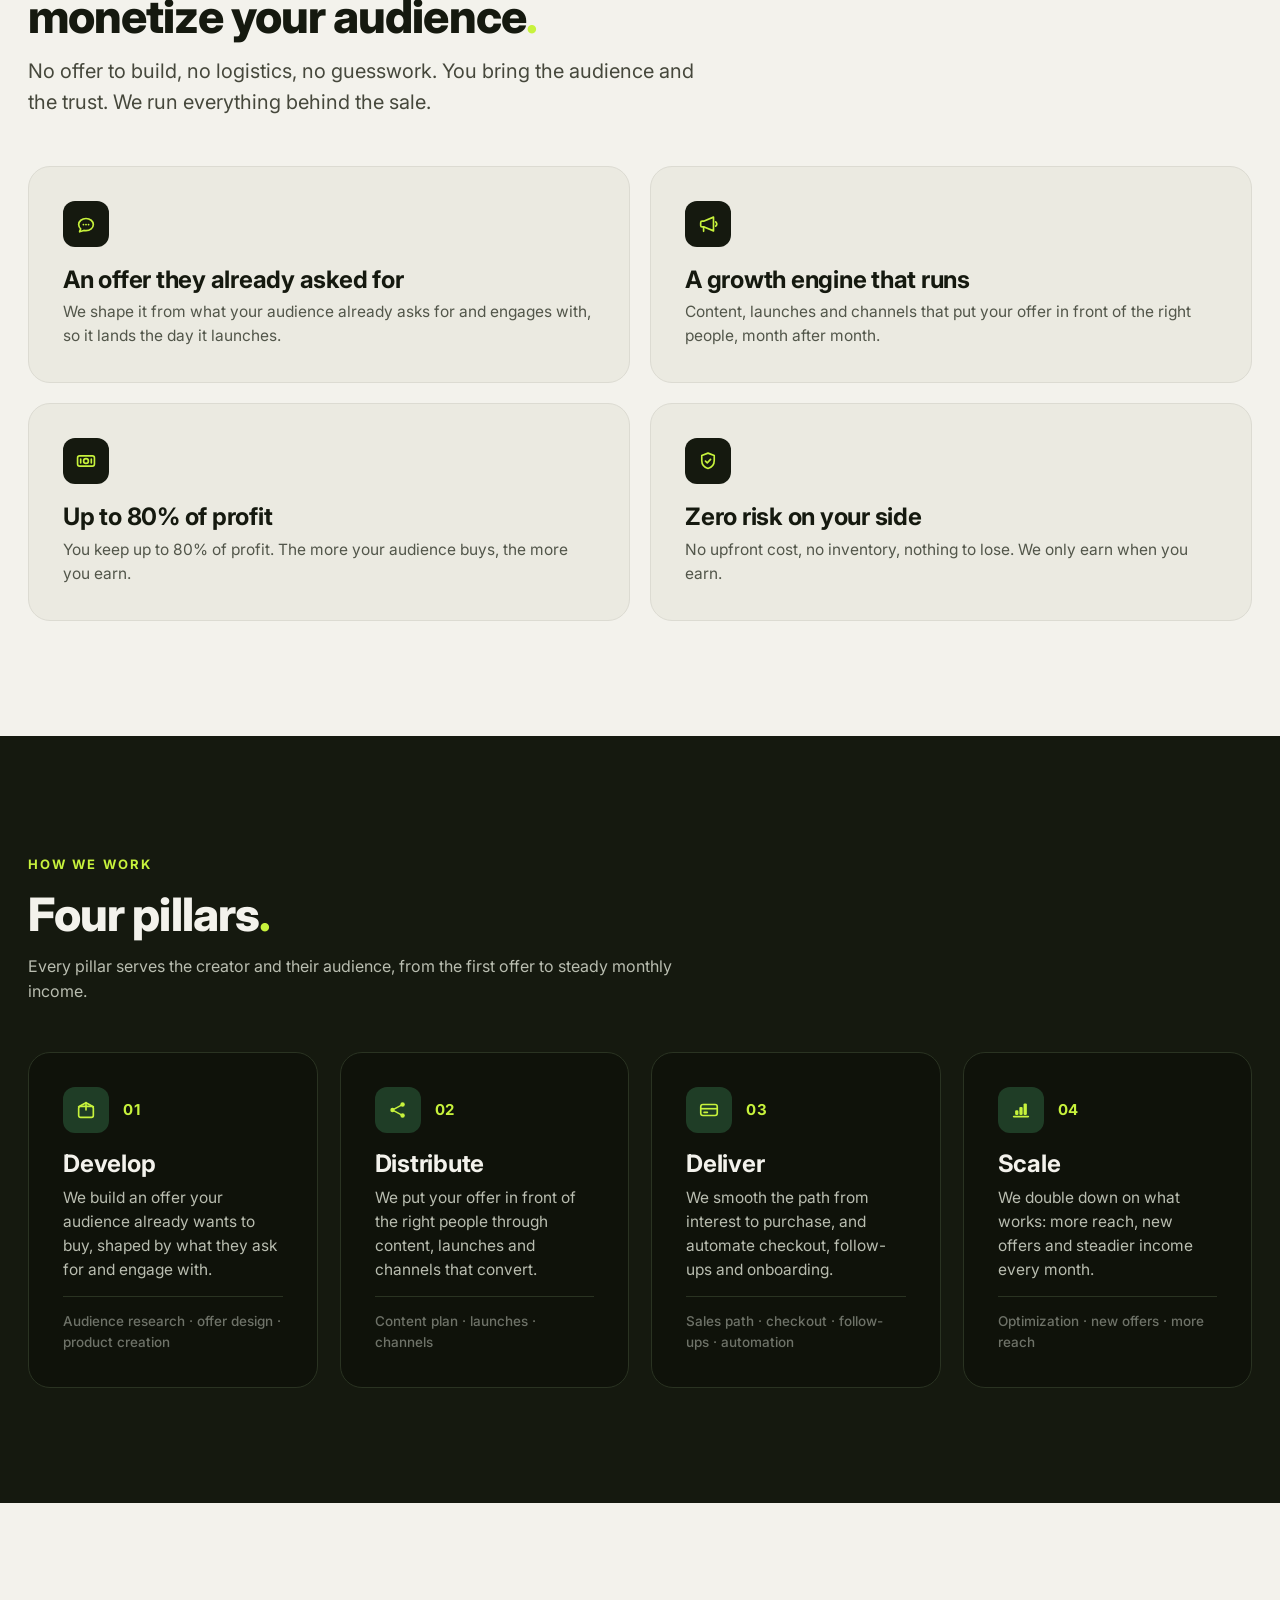
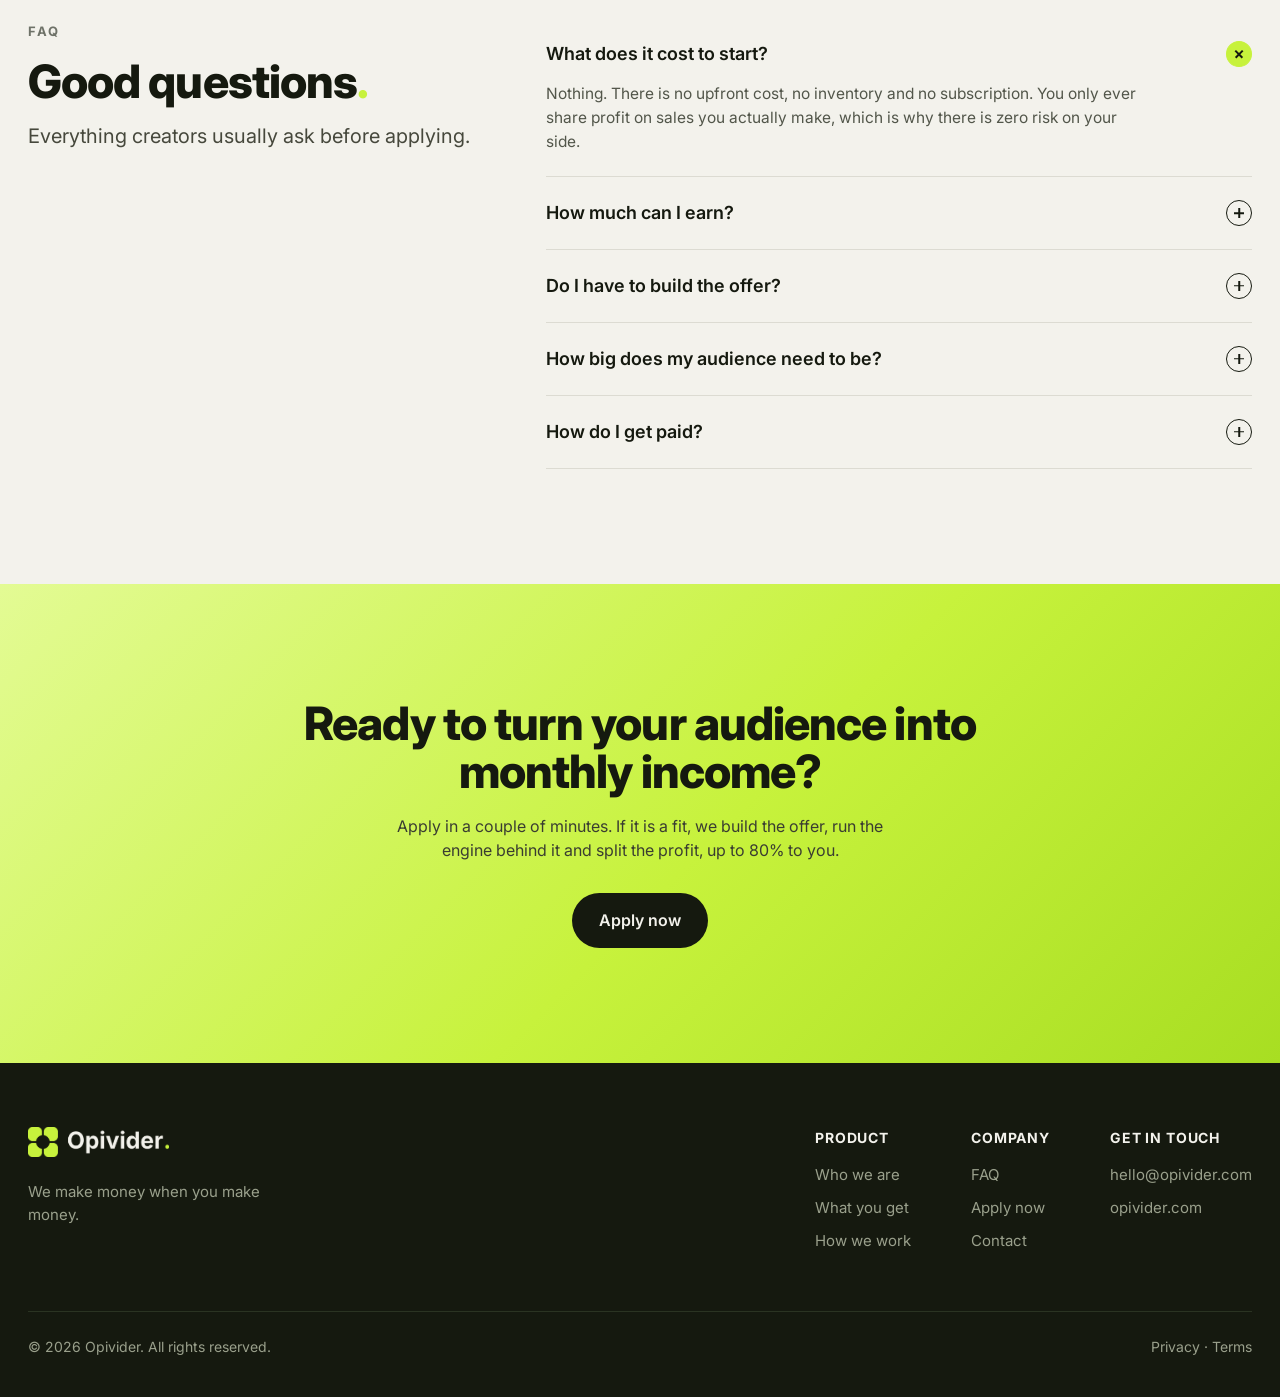
==== commit 3c5f4459: "Remove the profit claim from the hero paragraph The hero lead no longer repeats "You keep up to 80% " ====
--- a/Website/index.html
+++ b/Website/index.html
@@ -42,7 +42,7 @@
         <div>
           <span class="pill"><span class="d"></span>For creators</span>
           <h1>We make money when you make&nbsp;money<span class="dot">.</span></h1>
-          <p class="lead">The growth operator for creators. We turn your audience into reliable monthly income. You keep up to 80% of profit, with zero risk.</p>
+          <p class="lead">The growth operator for creators. We turn your audience into reliable monthly income, with zero risk.</p>
           <div class="hero-cta">
             <a href="contact.html" class="btn btn-volt">Apply now</a>
             <a href="#how" class="btn btn-ghost">See how we work</a>
